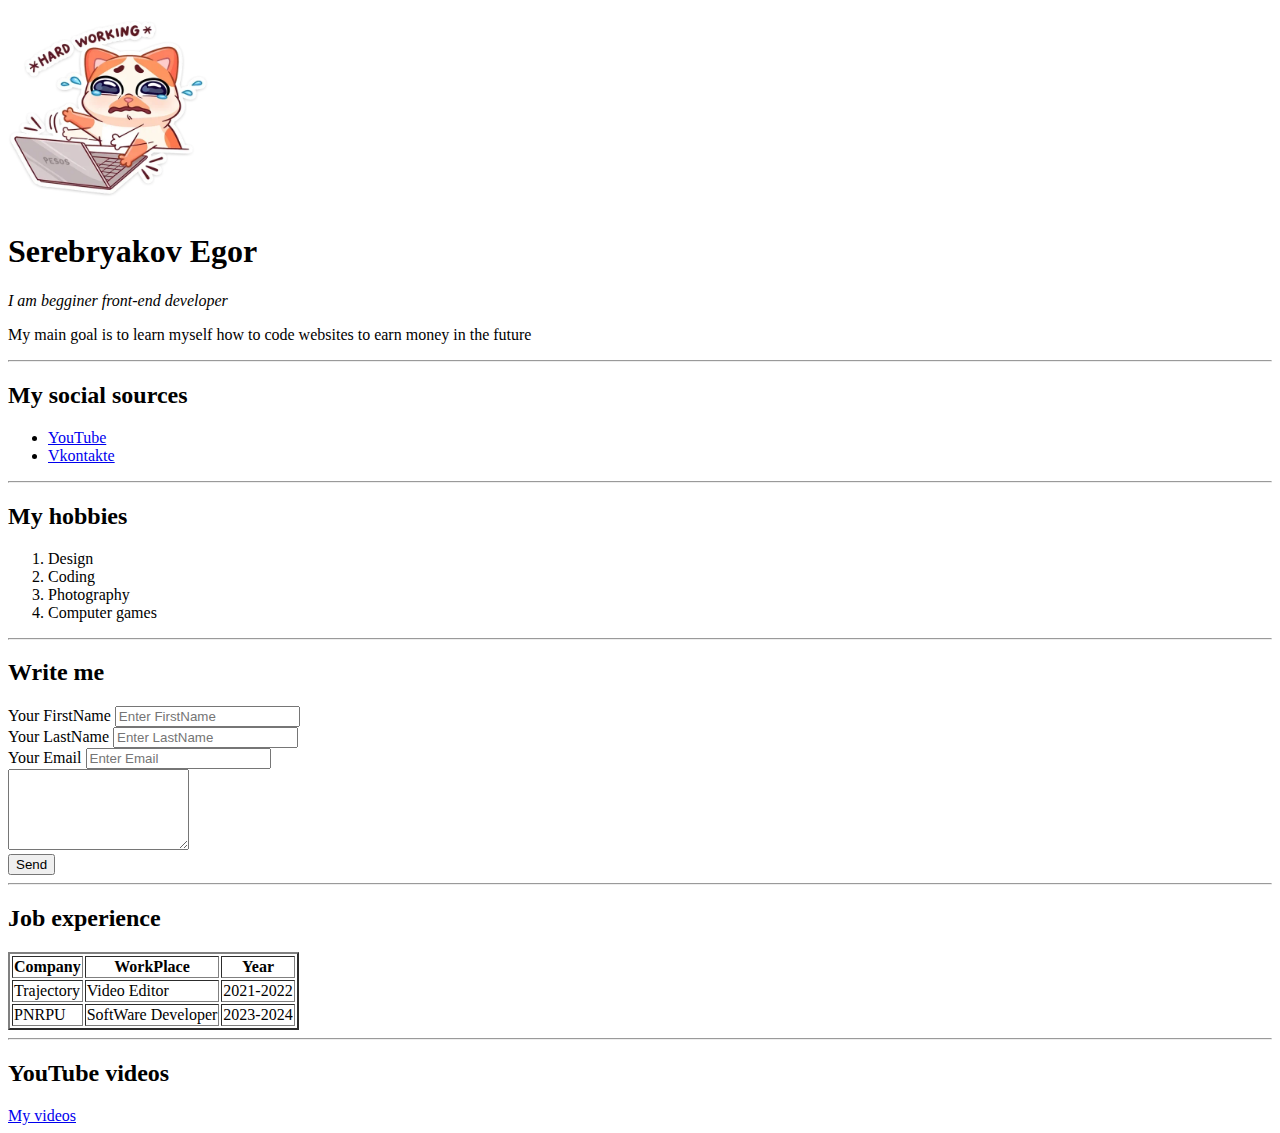
==== index.html @ 64910f77 "Adding base files with code" ====
<!DOCTYPE html>
<html lang="ru">
<head>
    <meta charset="UTF-8">
    <meta name="description" content="Это моя первая практика в HTML + CSS">
    <meta name="keywords" content="portfolio, myWork">
    <meta name="viewport" content="width=device-width, initial-scale=1.0">
    <link rel="stylesheet" href="styles.css">
    <title>My CV</title>
</head>
<body>
    <img src="Mew_Meow_logo.png" width="200px" alt="MewMeowLogo">
    <h1>Serebryakov Egor</h1>
    <p><em>I am begginer front-end
        developer</em></p>
    <p>My main goal is to learn myself
        how to code websites to earn
        money in the future
    </p>


    <hr>


    <h2>My social sources</h2>
    <ul>
        <li><a href="https://www.youtube.com/channel/UC-K9Zcx8ra8k0-tUsen29wg" target="_blank">YouTube</a></li>
        <li><a href="https://vk.com/retro_mammoth" target="_blank">Vkontakte</a></li>
    </ul>

    <hr>


    <h2>My hobbies</h2>
    <ol>
        <li>Design</li>
        <li>Coding</li>
        <li>Photography</li>
        <li>Computer games</li>
    </ol>


    <hr>


    <form action="script.js" method="get">
        <h2>Write me</h2>
        <label for="firstName" >Your FirstName</label>
        <input type="text" id="firstName" placeholder="Enter FirstName">
        <br>
        <label for="lastName">Your LastName</label>
        <input type="text" id="lastName" placeholder="Enter LastName">
        <br>
        <label for="email">Your Email</label>
        <input type="email" id="email" placeholder="Enter Email">
        <br>
        <textarea id="textArea" rows="5" cols="20"></textarea>
        <br>
        <input type="submit" value="Send">
    </form>



    <hr>


    <h2>Job experience</h2>
    <table border="2">
        <tr>
            <th>Company</th>
            <th>WorkPlace</th>
            <th>Year</th>
        </tr>
        <tr>
            <td>Trajectory</td>
            <td>Video Editor</td>
            <td>2021-2022</td>
        </tr>
        <tr>
            <td>PNRPU</td>
            <td>SoftWare Developer</td>
            <td>2023-2024</td>
        </tr>
    </table>


    <hr>


    <h2>YouTube videos</h2>
    <a href="youtube.html" target="_blank">My videos</a>
</body>
</html>
---- styles.css ----
/* *
{
    margin: 0px;
    padding: 0px;
} */
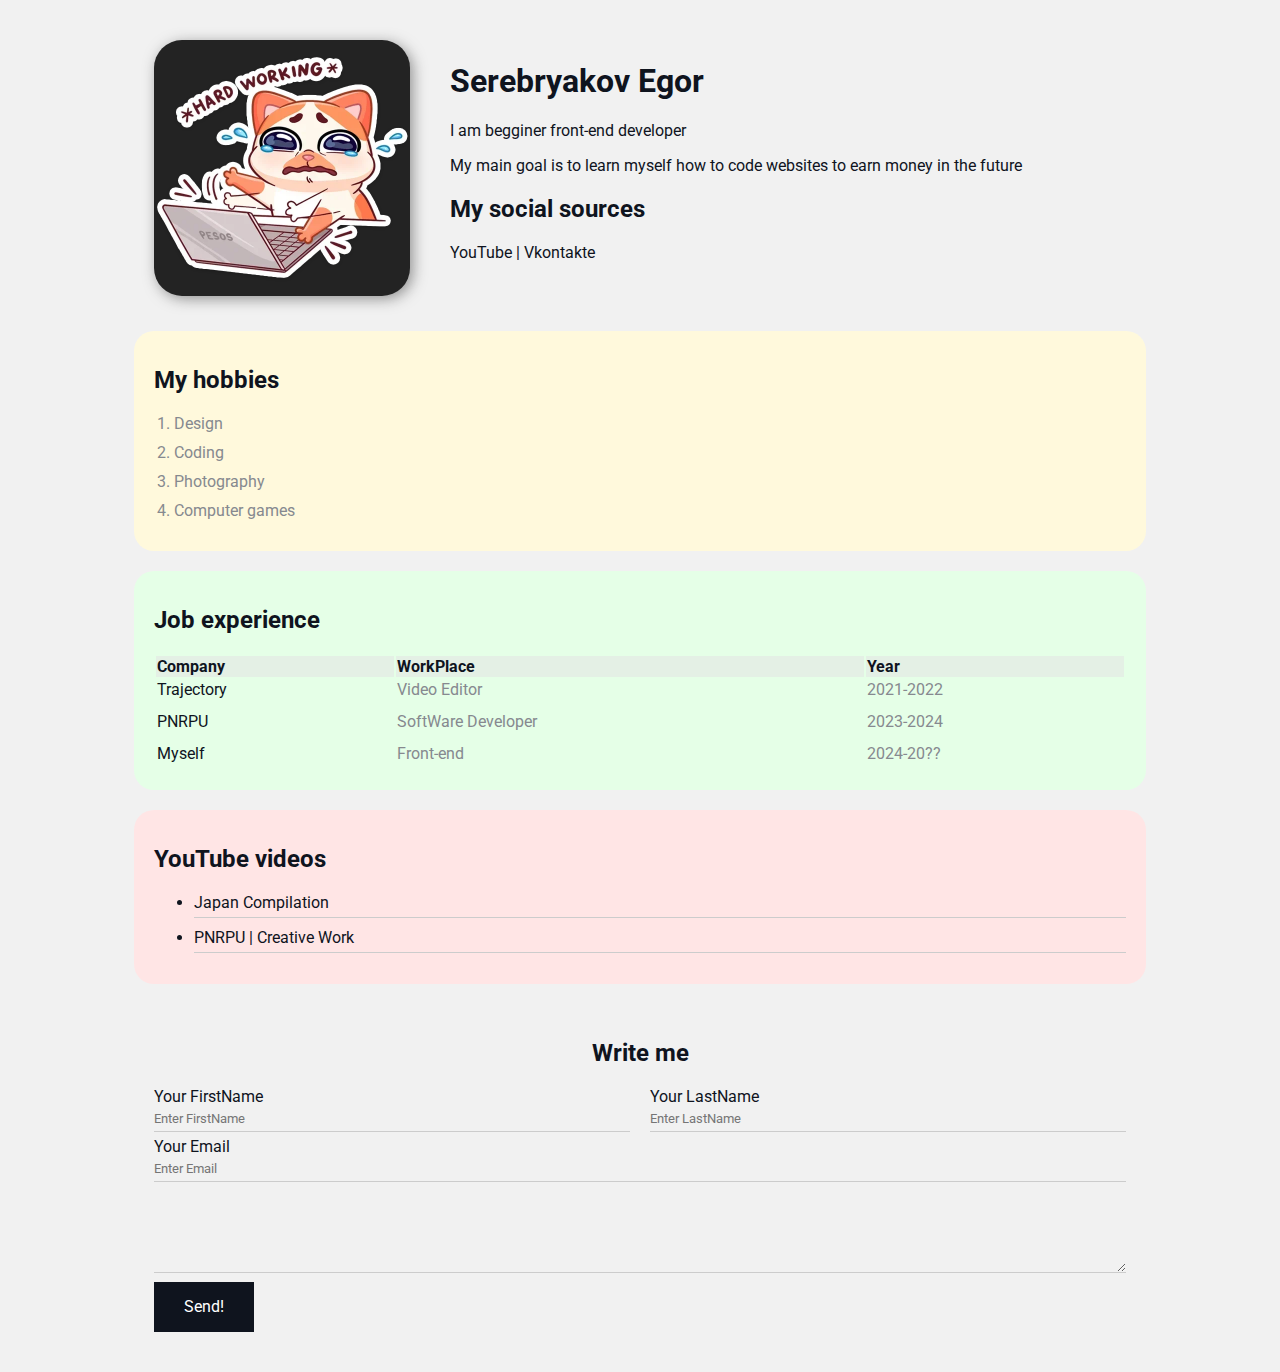
==== commit 139504fb: "Tutorial is beaten" ====
--- a/index.html
+++ b/index.html
@@ -9,85 +9,91 @@
     <title>My CV</title>
 </head>
 <body>
-    <img src="Mew_Meow_logo.png" width="200px" alt="MewMeowLogo">
-    <h1>Serebryakov Egor</h1>
-    <p><em>I am begginer front-end
-        developer</em></p>
-    <p>My main goal is to learn myself
-        how to code websites to earn
-        money in the future
-    </p>
+    <div class="container">
+        <div class="card info">
+            <img class="card__avatar" src="Mew_Meow_logo.png" alt="MewMeowLogo">
+            <div class="card__info">
+                <h1>Serebryakov Egor</h1>
+                <p>I am begginer front-end
+                    developer
+                </p>
+                <p>My main goal is to learn myself
+                    how to code websites to earn
+                    money in the future
+                </p>
+                <h2>My social sources</h2>
+                <a href="https://www.youtube.com/channel/UC-K9Zcx8ra8k0-tUsen29wg" target="_blank">YouTube</a></li>
+            <span>|</span>
+            <a href="https://vk.com/retro_mammoth" target="_blank">Vkontakte</a></li>
+            </div>
+        </div>
 
+        <div class="card bg-yellow">
+            <h2>My hobbies</h2>
+            <ol class="card__list">
+                <li>Design</li>
+                <li>Coding</li>
+                <li>Photography</li>
+                <li>Computer games</li>
+            </ol>
+        </div>
 
-    <hr>
+        <div class="card bg-green">
+            <h2>Job experience</h2>
+            <table class="table ">
+                <tr>
+                    <th>Company</th>
+                    <th>WorkPlace</th>
+                    <th>Year</th>
+                </tr>
+                <tr>
+                    <td>Trajectory</td>
+                    <td>Video Editor</td>
+                    <td>2021-2022</td>
+                </tr>
+                <tr>
+                    <td>PNRPU</td>
+                    <td>SoftWare Developer</td>
+                    <td>2023-2024</td>
+                </tr>
+                <tr>
+                    <td>Myself</td>
+                    <td>Front-end</td>
+                    <td>2024-20??</td>
+                </tr>
+            </table>
+        </div>
 
+        <div class="card bg-red">
+            <h2>YouTube videos</h2>
+            <ul class="card__YTlist">
+                <li><a href="https://youtu.be/yznEEytFhUs" target="_blank">Japan Compilation</a></li>
+                <li><a href="https://youtu.be/HFyc1QycWWE" target="_blank">PNRPU | Creative Work</a></li>
+            </ul> 
+        </div>
 
-    <h2>My social sources</h2>
-    <ul>
-        <li><a href="https://www.youtube.com/channel/UC-K9Zcx8ra8k0-tUsen29wg" target="_blank">YouTube</a></li>
-        <li><a href="https://vk.com/retro_mammoth" target="_blank">Vkontakte</a></li>
-    </ul>
-
-    <hr>
-
-
-    <h2>My hobbies</h2>
-    <ol>
-        <li>Design</li>
-        <li>Coding</li>
-        <li>Photography</li>
-        <li>Computer games</li>
-    </ol>
-
-
-    <hr>
-
-
-    <form action="script.js" method="get">
-        <h2>Write me</h2>
-        <label for="firstName" >Your FirstName</label>
-        <input type="text" id="firstName" placeholder="Enter FirstName">
-        <br>
-        <label for="lastName">Your LastName</label>
-        <input type="text" id="lastName" placeholder="Enter LastName">
-        <br>
-        <label for="email">Your Email</label>
-        <input type="email" id="email" placeholder="Enter Email">
-        <br>
-        <textarea id="textArea" rows="5" cols="20"></textarea>
-        <br>
-        <input type="submit" value="Send">
-    </form>
-
-
-
-    <hr>
-
-
-    <h2>Job experience</h2>
-    <table border="2">
-        <tr>
-            <th>Company</th>
-            <th>WorkPlace</th>
-            <th>Year</th>
-        </tr>
-        <tr>
-            <td>Trajectory</td>
-            <td>Video Editor</td>
-            <td>2021-2022</td>
-        </tr>
-        <tr>
-            <td>PNRPU</td>
-            <td>SoftWare Developer</td>
-            <td>2023-2024</td>
-        </tr>
-    </table>
-
-
-    <hr>
-
-
-    <h2>YouTube videos</h2>
-    <a href="youtube.html" target="_blank">My videos</a>
+    <div class="card contact">
+        <form action="script.js" method="post">
+            <h2>Write me</h2>
+            <div class="row">
+                <div class="form__group">
+                    <label for="firstName" >Your FirstName</label>
+                    <input type="text" id="firstName" placeholder="Enter FirstName">
+                </div>
+                <div class="form__group">
+                    <label for="lastName">Your LastName</label>
+                    <input type="text" id="lastName" placeholder="Enter LastName">
+                </div>
+            </div>
+            <div class="form__group">
+                <label for="email">Your Email</label>
+                <input type="email" id="email" placeholder="Enter Email">
+            </div>
+            <div class="form__group">
+                <textarea id="textArea" rows="5" cols="20"></textarea>
+            </div>
+            <input type="submit" value="Send!">
+        </form>
+    </div> 
 </body>
 </html>--- a/styles.css
+++ b/styles.css
@@ -2,4 +2,128 @@
 {
     margin: 0px;
     padding: 0px;
-} */+} */
+@import url('https://fonts.googleapis.com/css2?family=Roboto&display=swap');
+body{
+    background-color: #f1f1f1;
+    color: #0f141e;
+    font: normal 16px "Roboto", sans-serif;
+}
+a{
+    color: #0f141e;
+    text-decoration: none;
+}
+a:hover{
+    text-decoration: underline;
+}
+a:active{
+    color:brown;
+}
+a:visited{
+    color:gray;
+}
+.container{
+    max-width: 100%;
+    margin: 2% 10%;
+}
+.card{
+    padding: 15px 20px;
+    margin-bottom: 20px;
+    border-radius: 20px;
+}
+.card__avatar{
+    width:auto;
+    max-height:256px;
+    background-color: rgb(35, 35, 35);
+    border-radius: 28px;
+    box-shadow: 3px 3px 14px 0px rgb(53, 53, 53,0.5);
+}
+.info{
+    display: flex;
+}
+.card__info{
+    margin-left:40px;
+}
+.table{
+    width:100%;
+}
+.table td:nth-child(2),
+.table td:nth-child(3){
+    color:#86898f
+}
+.table tr:nth-child(1){
+    background-color: #e3e3e38b;
+}
+.table td{
+    padding-bottom: 10px;
+}
+.table th{
+    text-align: left;
+}
+.contact{
+
+}
+.contact h2{
+    text-align: center;
+}
+.form__group{
+    
+}
+.form__group label{
+    display: block;
+}
+.form__group input,
+.form__group textarea{
+    width:100%;
+    padding: 5px 0px 5px;
+    margin-bottom: 5px;
+    border:none;
+    background: transparent;
+    border-bottom: 1px solid #ccc;
+    font-family: inherit;
+}
+.row{
+    display:flex;
+}
+.row > .form__group{
+    width:50%;
+}
+.row > .form__group:first-child{
+    margin-right: 20px;
+}
+
+.bg-yellow{
+    background: #fff9dc;
+}
+.bg-green{
+    background: #e5ffe7;
+}
+.bg-red{
+    background: #ffe5e5;
+}
+.card__list{
+    padding: 0 20px;
+}
+.card__list li{
+    color:#86898f;
+    margin-bottom: 10px;
+}
+.card__YTlist li{
+    margin-bottom:10px;
+    padding-bottom: 5px;
+    border-bottom: 1px solid #ccc;
+}
+input[type="submit"]{
+    background-color: #0f141e;
+    border:none;
+    width:100px;
+    height: 50px;
+    color:white;
+    font-family: inherit;
+    font-size: 1em;
+    transition: all ease 0.5s;
+}
+input[type="submit"]:hover{
+    background-color: #303134;
+    font-size:20px;
+}